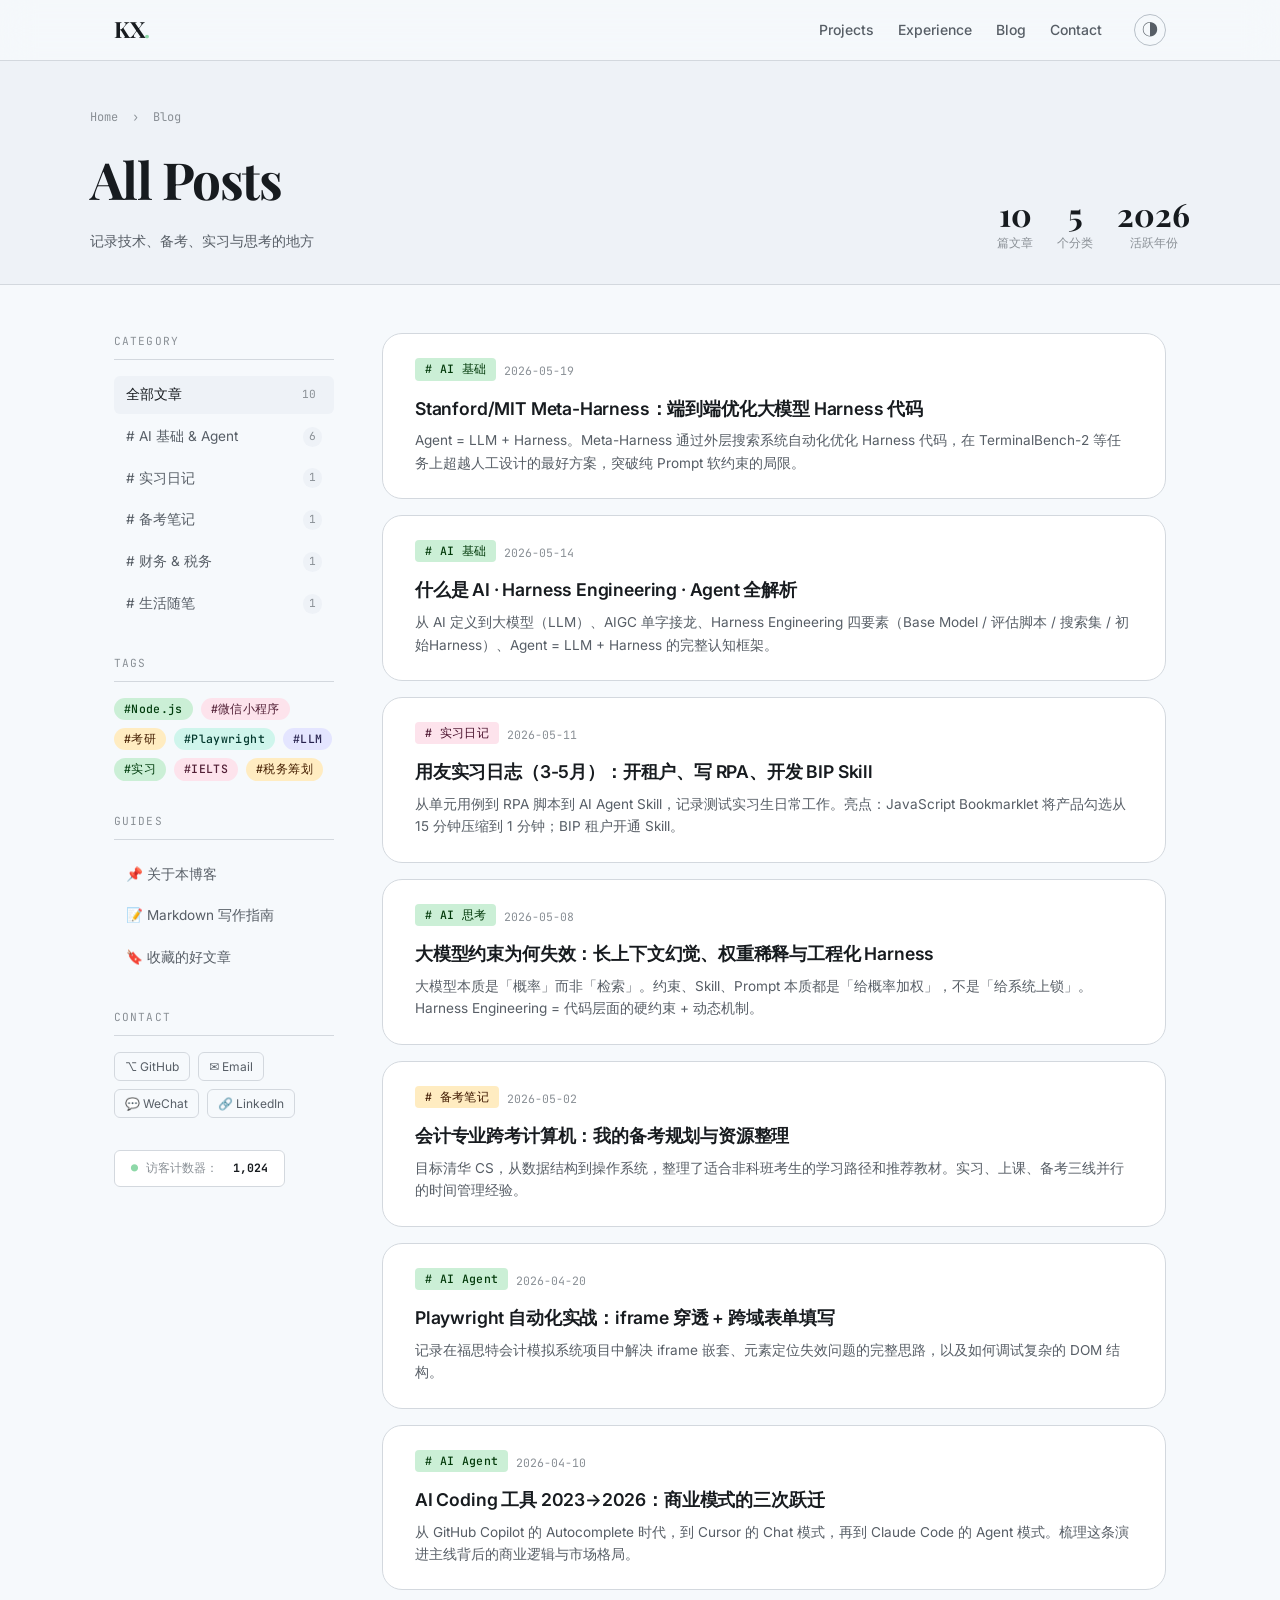
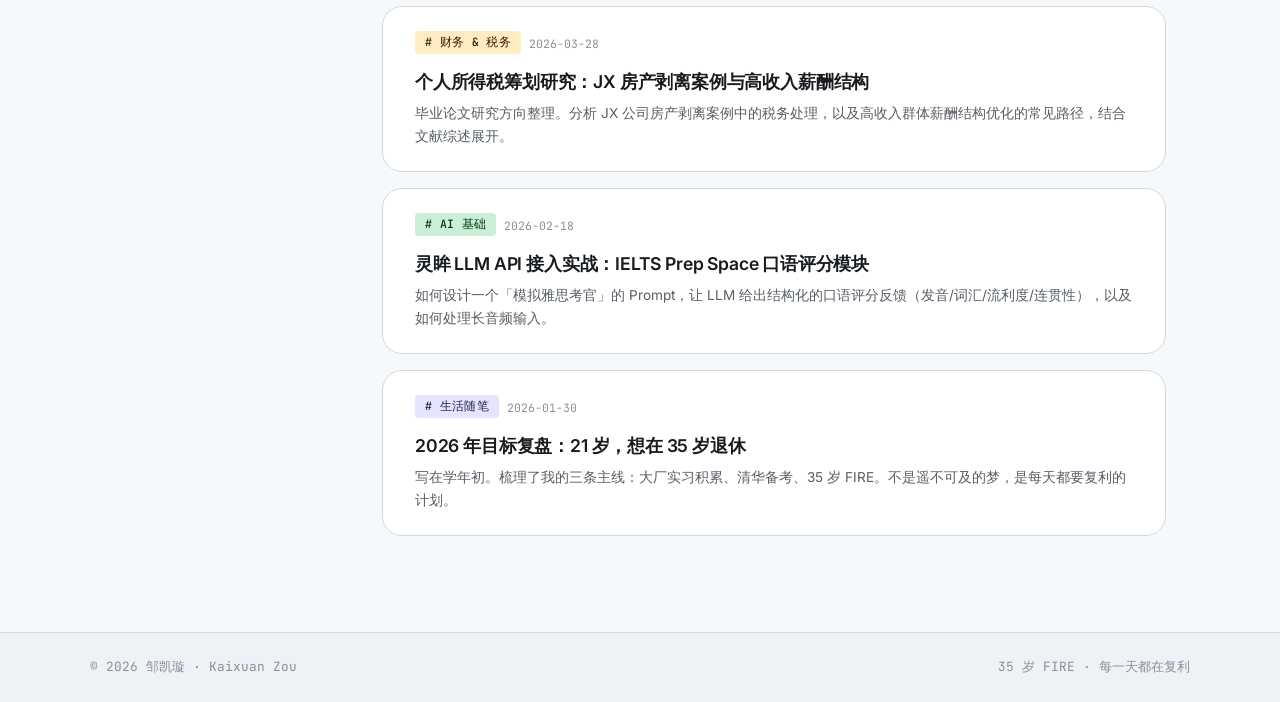
==== blog/index.html @ fa49f332 "本地最新版本：个人主页 + .nojekyll" ====
<!DOCTYPE html>
<html lang="zh-CN">
<head>
  <meta charset="UTF-8" />
  <meta name="viewport" content="width=device-width, initial-scale=1.0" />
  <title>Blog · 邹凯璇</title>
  <link rel="preconnect" href="https://fonts.googleapis.com" />
  <link rel="preconnect" href="https://fonts.gstatic.com" crossorigin />
  <link href="https://fonts.googleapis.com/css2?family=Playfair+Display:ital,wght@0,700;1,400&family=Inter:wght@300;400;500;600&family=JetBrains+Mono:wght@400;500&display=swap" rel="stylesheet" />
  <link rel="stylesheet" href="../assets/style.css" />
  <style>
    .blog-hero-strip {
      background: var(--bg-alt);
      border-bottom: 1px solid var(--border);
      padding: calc(60px + var(--space-12)) var(--space-6) var(--space-8);
    }
    .blog-hero-inner {
      max-width: 1100px;
      margin: 0 auto;
      display: flex;
      align-items: flex-end;
      justify-content: space-between;
      gap: var(--space-8);
      flex-wrap: wrap;
    }
    .blog-breadcrumb {
      font-size: 0.75rem;
      font-family: var(--font-mono);
      color: var(--text-muted);
      margin-bottom: var(--space-3);
    }
    .blog-breadcrumb a { color: var(--text-muted); }
    .blog-breadcrumb a:hover { color: var(--text-primary); }
    .blog-stats {
      display: flex;
      gap: var(--space-6);
    }
    .blog-stat {
      text-align: center;
    }
    .blog-stat-num {
      font-family: var(--font-display);
      font-size: 2rem;
      font-weight: 700;
      color: var(--text-primary);
      line-height: 1;
    }
    .blog-stat-label {
      font-size: 0.72rem;
      font-family: var(--font-mono);
      color: var(--text-muted);
      margin-top: var(--space-1);
    }
    .visitor-badge {
      display: inline-flex;
      align-items: center;
      gap: var(--space-2);
      font-size: 0.72rem;
      font-family: var(--font-mono);
      color: var(--text-muted);
      background: var(--surface);
      border: 1px solid var(--border);
      padding: var(--space-2) var(--space-4);
      border-radius: var(--r-sm);
    }
  </style>
</head>
<body>

  <header class="site-nav">
    <div class="nav-inner">
      <a href="../index.html" class="nav-logo">KX<span class="logo-dot">.</span></a>
      <nav class="nav-links">
        <a href="../projects.html">Projects</a>
        <a href="../experience.html">Experience</a>
        <a href="index.html">Blog</a>
        <a href="../index.html#contact">Contact</a>
      </nav>
      <button class="nav-theme-toggle" id="themeToggle" aria-label="切换主题">
        <span class="toggle-icon">◑</span>
      </button>
    </div>
  </header>

  <!-- Blog hero strip -->
  <div class="blog-hero-strip">
    <div class="blog-hero-inner">
      <div>
        <div class="blog-breadcrumb">
          <a href="../index.html">Home</a> &nbsp;›&nbsp; Blog
        </div>
        <h1 style="font-family:var(--font-display); font-size: clamp(2rem,5vw,3.2rem); font-weight:700; letter-spacing:-0.03em; color:var(--text-primary);">All Posts</h1>
        <p style="font-size:0.9rem; color:var(--text-secondary); margin-top:var(--space-2);">记录技术、备考、实习与思考的地方</p>
      </div>
      <div class="blog-stats">
        <div class="blog-stat">
          <div class="blog-stat-num">10</div>
          <div class="blog-stat-label">篇文章</div>
        </div>
        <div class="blog-stat">
          <div class="blog-stat-num">5</div>
          <div class="blog-stat-label">个分类</div>
        </div>
        <div class="blog-stat">
          <div class="blog-stat-num">2026</div>
          <div class="blog-stat-label">活跃年份</div>
        </div>
      </div>
    </div>
  </div>

  <!-- Blog 2-column layout -->
  <div class="blog-layout" style="padding-top: var(--space-12);">

    <!-- Sidebar (Jekyll Satellite style) -->
    <aside class="blog-sidebar">

      <div class="sidebar-section">
        <div class="sidebar-title">Category</div>
        <a href="#" class="sidebar-link active" data-cat="all">
          全部文章
          <span class="sidebar-count">10</span>
        </a>
        <a href="#" class="sidebar-link" data-cat="ai">
          # AI 基础 & Agent
          <span class="sidebar-count">6</span>
        </a>
        <a href="#" class="sidebar-link" data-cat="intern">
          # 实习日记
          <span class="sidebar-count">1</span>
        </a>
        <a href="#" class="sidebar-link" data-cat="study">
          # 备考笔记
          <span class="sidebar-count">1</span>
        </a>
        <a href="#" class="sidebar-link" data-cat="finance">
          # 财务 & 税务
          <span class="sidebar-count">1</span>
        </a>
        <a href="#" class="sidebar-link" data-cat="life">
          # 生活随笔
          <span class="sidebar-count">1</span>
        </a>
      </div>

      <div class="sidebar-section">
        <div class="sidebar-title">Tags</div>
        <div style="display:flex; flex-wrap:wrap; gap:var(--space-2);">
          <a href="#" class="tag tag-green" style="cursor:pointer;">#Node.js</a>
          <a href="#" class="tag tag-pink" style="cursor:pointer;">#微信小程序</a>
          <a href="#" class="tag tag-yellow" style="cursor:pointer;">#考研</a>
          <a href="#" class="tag tag-mint" style="cursor:pointer;">#Playwright</a>
          <a href="#" class="tag tag-lavender" style="cursor:pointer;">#LLM</a>
          <a href="#" class="tag tag-green" style="cursor:pointer;">#实习</a>
          <a href="#" class="tag tag-pink" style="cursor:pointer;">#IELTS</a>
          <a href="#" class="tag tag-yellow" style="cursor:pointer;">#税务筹划</a>
        </div>
      </div>

      <div class="sidebar-section">
        <div class="sidebar-title">Guides</div>
        <a href="#" class="sidebar-link">📌 关于本博客</a>
        <a href="#" class="sidebar-link">📝 Markdown 写作指南</a>
        <a href="#" class="sidebar-link">🔖 收藏的好文章</a>
      </div>

      <div class="sidebar-section">
        <div class="sidebar-title">Contact</div>
        <div class="blog-sidebar-social">
          <a href="https://github.com" target="_blank" class="social-chip">⌥ GitHub</a>
          <a href="mailto:kaixuanzou1@gmail.com" class="social-chip">✉ Email</a>
          <a href="#" class="social-chip">💬 WeChat</a>
          <a href="#" class="social-chip">🔗 LinkedIn</a>
        </div>
      </div>

      <div class="sidebar-section">
        <div class="visitor-badge">
          <span style="color:var(--c-green)">●</span>
          访客计数器：&nbsp;<strong style="color:var(--text-primary)">1,024</strong>
        </div>
      </div>

    </aside>

    <!-- Posts main column -->
    <main>
      <div class="blog-posts" id="postList">

        <article class="blog-post-card" data-cat="ai">
          <div class="post-header">
            <div class="post-meta">
              <span class="blog-cat-badge badge-green"># AI 基础</span>
              <span class="post-date">2026-05-19</span>
            </div>
          </div>
          <a href="#" class="post-title">Stanford/MIT Meta-Harness：端到端优化大模型 Harness 代码</a>
          <p class="post-excerpt">Agent = LLM + Harness。Meta-Harness 通过外层搜索系统自动化优化 Harness 代码，在 TerminalBench-2 等任务上超越人工设计的最好方案，突破纯 Prompt 软约束的局限。</p>
        </article>

        <article class="blog-post-card" data-cat="ai">
          <div class="post-header">
            <div class="post-meta">
              <span class="blog-cat-badge badge-green"># AI 基础</span>
              <span class="post-date">2026-05-14</span>
            </div>
          </div>
          <a href="#" class="post-title">什么是 AI · Harness Engineering · Agent 全解析</a>
          <p class="post-excerpt">从 AI 定义到大模型（LLM）、AIGC 单字接龙、Harness Engineering 四要素（Base Model / 评估脚本 / 搜索集 / 初始Harness）、Agent = LLM + Harness 的完整认知框架。</p>
        </article>

        <article class="blog-post-card" data-cat="intern">
          <div class="post-header">
            <div class="post-meta">
              <span class="blog-cat-badge badge-pink"># 实习日记</span>
              <span class="post-date">2026-05-11</span>
            </div>
          </div>
          <a href="#" class="post-title">用友实习日志（3-5月）：开租户、写 RPA、开发 BIP Skill</a>
          <p class="post-excerpt">从单元用例到 RPA 脚本到 AI Agent Skill，记录测试实习生日常工作。亮点：JavaScript Bookmarklet 将产品勾选从 15 分钟压缩到 1 分钟；BIP 租户开通 Skill。</p>
        </article>

        <article class="blog-post-card" data-cat="ai">
          <div class="post-header">
            <div class="post-meta">
              <span class="blog-cat-badge badge-green"># AI 思考</span>
              <span class="post-date">2026-05-08</span>
            </div>
          </div>
          <a href="#" class="post-title">大模型约束为何失效：长上下文幻觉、权重稀释与工程化 Harness</a>
          <p class="post-excerpt">大模型本质是「概率」而非「检索」。约束、Skill、Prompt 本质都是「给概率加权」，不是「给系统上锁」。Harness Engineering = 代码层面的硬约束 + 动态机制。</p>
        </article>

        <article class="blog-post-card" data-cat="study">
          <div class="post-header">
            <div class="post-meta">
              <span class="blog-cat-badge badge-yellow"># 备考笔记</span>
              <span class="post-date">2026-05-02</span>
            </div>
          </div>
          <a href="#" class="post-title">会计专业跨考计算机：我的备考规划与资源整理</a>
          <p class="post-excerpt">目标清华 CS，从数据结构到操作系统，整理了适合非科班考生的学习路径和推荐教材。实习、上课、备考三线并行的时间管理经验。</p>
        </article>

        <article class="blog-post-card" data-cat="ai">
          <div class="post-header">
            <div class="post-meta">
              <span class="blog-cat-badge badge-green"># AI Agent</span>
              <span class="post-date">2026-04-20</span>
            </div>
          </div>
          <a href="#" class="post-title">Playwright 自动化实战：iframe 穿透 + 跨域表单填写</a>
          <p class="post-excerpt">记录在福思特会计模拟系统项目中解决 iframe 嵌套、元素定位失效问题的完整思路，以及如何调试复杂的 DOM 结构。</p>
        </article>

        <article class="blog-post-card" data-cat="ai">
          <div class="post-header">
            <div class="post-meta">
              <span class="blog-cat-badge badge-green"># AI Agent</span>
              <span class="post-date">2026-04-10</span>
            </div>
          </div>
          <a href="#" class="post-title">AI Coding 工具 2023→2026：商业模式的三次跃迁</a>
          <p class="post-excerpt">从 GitHub Copilot 的 Autocomplete 时代，到 Cursor 的 Chat 模式，再到 Claude Code 的 Agent 模式。梳理这条演进主线背后的商业逻辑与市场格局。</p>
        </article>

        <article class="blog-post-card" data-cat="finance">
          <div class="post-header">
            <div class="post-meta">
              <span class="blog-cat-badge badge-yellow"># 财务 & 税务</span>
              <span class="post-date">2026-03-28</span>
            </div>
          </div>
          <a href="#" class="post-title">个人所得税筹划研究：JX 房产剥离案例与高收入薪酬结构</a>
          <p class="post-excerpt">毕业论文研究方向整理。分析 JX 公司房产剥离案例中的税务处理，以及高收入群体薪酬结构优化的常见路径，结合文献综述展开。</p>
        </article>

        <article class="blog-post-card" data-cat="ai">
          <div class="post-header">
            <div class="post-meta">
              <span class="blog-cat-badge badge-green"># AI 基础</span>
              <span class="post-date">2026-02-18</span>
            </div>
          </div>
          <a href="#" class="post-title">灵眸 LLM API 接入实战：IELTS Prep Space 口语评分模块</a>
          <p class="post-excerpt">如何设计一个「模拟雅思考官」的 Prompt，让 LLM 给出结构化的口语评分反馈（发音/词汇/流利度/连贯性），以及如何处理长音频输入。</p>
        </article>

        <article class="blog-post-card" data-cat="life">
          <div class="post-header">
            <div class="post-meta">
              <span class="blog-cat-badge" style="background:var(--c-lavender-soft);color:oklch(28% 0.08 285);"># 生活随笔</span>
              <span class="post-date">2026-01-30</span>
            </div>
          </div>
          <a href="#" class="post-title">2026 年目标复盘：21 岁，想在 35 岁退休</a>
          <p class="post-excerpt">写在学年初。梳理了我的三条主线：大厂实习积累、清华备考、35 岁 FIRE。不是遥不可及的梦，是每天都要复利的计划。</p>
        </article>

      </div>
    </main>
  </div>

  <footer class="site-footer">
    <div class="footer-inner">
      <span class="footer-copy">© 2026 邹凯璇 · Kaixuan Zou</span>
      <span class="footer-motto">35 岁 FIRE · 每一天都在复利</span>
    </div>
  </footer>

  <script src="../assets/main.js"></script>
  <script>
    // Category filter
    document.querySelectorAll('.sidebar-link[data-cat]').forEach(link => {
      link.addEventListener('click', e => {
        e.preventDefault();
        document.querySelectorAll('.sidebar-link[data-cat]').forEach(l => l.classList.remove('active'));
        link.classList.add('active');
        const cat = link.dataset.cat;
        document.querySelectorAll('.blog-post-card').forEach(card => {
          if (cat === 'all' || card.dataset.cat === cat) {
            card.style.display = '';
          } else {
            card.style.display = 'none';
          }
        });
      });
    });
  </script>
</body>
</html>
---- assets/style.css ----
/* ═══════════════════════════════════════════
   DESIGN TOKENS
   ═══════════════════════════════════════════ */
:root {
  /* Palette — Muted Pastel (Wind inspiration) */
  --c-pink:       oklch(88% 0.06 355);
  --c-pink-soft:  oklch(94% 0.03 355);
  --c-green:      oklch(82% 0.10 155);
  --c-green-soft: oklch(92% 0.05 155);
  --c-yellow:     oklch(87% 0.12 85);
  --c-yellow-soft:oklch(95% 0.06 85);
  --c-mint:       oklch(88% 0.08 180);
  --c-mint-soft:  oklch(94% 0.04 180);
  --c-lavender:   oklch(83% 0.07 285);
  --c-lavender-soft: oklch(93% 0.04 285);

  /* Neutrals */
  --bg:           oklch(98% 0.005 250);
  --bg-alt:       oklch(96% 0.008 255);
  --surface:      oklch(100% 0 0);
  --border:       oklch(88% 0.01 250);
  --border-strong:oklch(80% 0.015 250);
  --text-primary: oklch(22% 0.01 250);
  --text-secondary:oklch(48% 0.015 250);
  --text-muted:   oklch(65% 0.012 250);

  /* Typography */
  --font-display: 'Playfair Display', Georgia, serif;
  --font-body:    'Inter', system-ui, sans-serif;
  --font-mono:    'JetBrains Mono', 'Fira Code', monospace;

  /* Spacing scale */
  --space-1: 0.25rem;
  --space-2: 0.5rem;
  --space-3: 0.75rem;
  --space-4: 1rem;
  --space-6: 1.5rem;
  --space-8: 2rem;
  --space-12: 3rem;
  --space-16: 4rem;
  --space-24: 6rem;

  /* Radii */
  --r-sm: 6px;
  --r-md: 12px;
  --r-lg: 20px;
  --r-xl: 32px;

  /* Shadows */
  --shadow-sm: 0 1px 3px oklch(0% 0 0 / 0.06), 0 1px 2px oklch(0% 0 0 / 0.04);
  --shadow-md: 0 4px 16px oklch(0% 0 0 / 0.08), 0 2px 6px oklch(0% 0 0 / 0.04);
  --shadow-lg: 0 12px 40px oklch(0% 0 0 / 0.10), 0 4px 12px oklch(0% 0 0 / 0.05);

  /* Motion */
  --ease-out-quart: cubic-bezier(0.25, 1, 0.5, 1);
  --ease-in-out: cubic-bezier(0.4, 0, 0.2, 1);
  --duration-fast: 150ms;
  --duration-base: 280ms;
  --duration-slow: 480ms;
}

/* Dark mode */
[data-theme="dark"] {
  --bg:           oklch(14% 0.01 250);
  --bg-alt:       oklch(18% 0.012 250);
  --surface:      oklch(20% 0.012 250);
  --border:       oklch(28% 0.015 250);
  --border-strong:oklch(38% 0.015 250);
  --text-primary: oklch(94% 0.008 250);
  --text-secondary:oklch(70% 0.012 250);
  --text-muted:   oklch(55% 0.012 250);
}

/* ═══════════════════════════════════════════
   RESET & BASE
   ═══════════════════════════════════════════ */
*, *::before, *::after {
  box-sizing: border-box;
  margin: 0;
  padding: 0;
}

html {
  scroll-behavior: smooth;
  font-size: 16px;
}

body {
  font-family: var(--font-body);
  background-color: var(--bg);
  color: var(--text-primary);
  line-height: 1.6;
  transition: background-color var(--duration-base) var(--ease-in-out),
              color var(--duration-base) var(--ease-in-out);
  overflow-x: hidden;
}

a {
  color: inherit;
  text-decoration: none;
}

img {
  max-width: 100%;
  display: block;
}

/* ═══════════════════════════════════════════
   NAVIGATION
   ═══════════════════════════════════════════ */
.site-nav {
  position: fixed;
  top: 0;
  left: 0;
  right: 0;
  z-index: 100;
  background: oklch(98% 0.005 250 / 0.85);
  backdrop-filter: blur(16px) saturate(1.4);
  border-bottom: 1px solid var(--border);
  transition: background var(--duration-base) var(--ease-in-out);
}

[data-theme="dark"] .site-nav {
  background: oklch(14% 0.01 250 / 0.88);
}

.nav-inner {
  max-width: 1100px;
  margin: 0 auto;
  padding: 0 var(--space-6);
  height: 60px;
  display: flex;
  align-items: center;
  gap: var(--space-8);
}

.nav-logo {
  font-family: var(--font-display);
  font-size: 1.4rem;
  font-weight: 700;
  letter-spacing: -0.02em;
  color: var(--text-primary);
}

.logo-dot {
  color: var(--c-green);
}

.nav-links {
  display: flex;
  gap: var(--space-6);
  margin-left: auto;
}

.nav-links a {
  font-size: 0.875rem;
  font-weight: 500;
  color: var(--text-secondary);
  transition: color var(--duration-fast) var(--ease-out-quart);
  position: relative;
}

.nav-links a::after {
  content: '';
  position: absolute;
  bottom: -2px;
  left: 0;
  right: 0;
  height: 1.5px;
  background: var(--c-green);
  transform: scaleX(0);
  transform-origin: left;
  transition: transform var(--duration-base) var(--ease-out-quart);
}

.nav-links a:hover {
  color: var(--text-primary);
}

.nav-links a:hover::after {
  transform: scaleX(1);
}

.nav-theme-toggle {
  width: 32px;
  height: 32px;
  border-radius: 50%;
  border: 1.5px solid var(--border-strong);
  background: transparent;
  cursor: pointer;
  display: flex;
  align-items: center;
  justify-content: center;
  font-size: 1rem;
  color: var(--text-secondary);
  transition: all var(--duration-fast) var(--ease-out-quart);
}

.nav-theme-toggle:hover {
  background: var(--bg-alt);
  color: var(--text-primary);
}

/* ═══════════════════════════════════════════
   HERO — full viewport, overlay style
   ═══════════════════════════════════════════ */
.hero {
  min-height: 100svh;
  display: flex;
  flex-direction: column;
  justify-content: center;
  padding: calc(60px + var(--space-16)) var(--space-6) var(--space-16);
  max-width: 1100px;
  margin: 0 auto;
  position: relative;
}

.hero-main {
  display: grid;
  grid-template-columns: 1fr 280px;
  gap: var(--space-12);
  width: 100%;
  align-items: start;
}

/* ── Status Panel ── */
.hero-status {
  background: var(--surface);
  border: 1px solid var(--border);
  border-radius: var(--r-lg);
  padding: var(--space-6);
  box-shadow: var(--shadow-md);
  animation: fade-up 0.8s var(--ease-out-quart) 0.4s both;
  position: relative;
  overflow: hidden;
  display: flex;
  flex-direction: column;
  min-height: 420px;
}

.hero-status::before {
  content: '';
  position: absolute;
  top: 0;
  left: 0;
  right: 0;
  height: 3px;
  background: linear-gradient(90deg, var(--c-green), var(--c-pink), var(--c-yellow));
  opacity: 0.6;
}

.hero-status::after {
  content: '';
  position: absolute;
  left: 24px;
  top: 60px;
  bottom: 140px;
  width: 2px;
  background: linear-gradient(180deg, var(--c-green-soft) 0%, var(--c-pink-soft) 50%, var(--c-yellow-soft) 100%);
  border-radius: 1px;
  opacity: 0.5;
}

.status-header {
  display: flex;
  align-items: center;
  gap: var(--space-2);
  margin-bottom: var(--space-4);
}

.status-pulse {
  width: 8px;
  height: 8px;
  border-radius: 50%;
  background: var(--c-green);
  box-shadow: 0 0 0 0 oklch(82% 0.10 155 / 0.5);
  animation: pulse-dot 2s ease-in-out infinite;
}

.status-label {
  font-family: var(--font-mono);
  font-size: 0.7rem;
  letter-spacing: 0.08em;
  text-transform: uppercase;
  color: var(--text-muted);
  font-weight: 500;
}

.status-list {
  list-style: none;
  display: flex;
  flex-direction: column;
  gap: var(--space-4);
}

.status-item {
  display: flex;
  align-items: flex-start;
  gap: var(--space-3);
  font-size: 0.84rem;
  line-height: 1.55;
  color: var(--text-secondary);
  padding: var(--space-2) var(--space-3);
  border-radius: var(--r-md);
  position: relative;
  overflow: hidden;
  cursor: default;
  transition: background var(--duration-fast) var(--ease-in-out);
}

.status-item::after {
  content: '';
  position: absolute;
  inset: 0;
  background: radial-gradient(circle at var(--ripple-x, 50%) var(--ripple-y, 50%), var(--bg-alt) 0%, transparent 60%);
  opacity: 0;
  transform: scale(0);
  transition: transform 0.5s var(--ease-out-quart), opacity 0.5s var(--ease-out-quart);
  pointer-events: none;
  z-index: 0;
}

.status-item:hover::after {
  opacity: 1;
  transform: scale(2.5);
}

.status-item:hover {
  background: var(--bg-alt);
}

.status-bullet {
  width: 6px;
  height: 6px;
  border-radius: 50%;
  background: var(--bullet-color, var(--c-lavender));
  margin-top: 0.45em;
  flex-shrink: 0;
  position: relative;
  z-index: 1;
}

.status-text {
  transition: color var(--duration-fast) var(--ease-in-out);
  position: relative;
  z-index: 1;
}

.status-item:hover .status-text {
  color: var(--text-primary);
}

.status-divider {
  margin: var(--space-4) 0;
  height: 1px;
  background: linear-gradient(90deg, transparent, var(--border), transparent);
}

/* ── Cute CSS Avatar ── */
.status-avatar {
  margin-top: auto;
  display: flex;
  flex-direction: column;
  align-items: center;
  justify-content: center;
  padding-top: var(--space-4);
  min-height: 90px;
}

.avatar-img {
  width: 72px;
  height: 72px;
  border-radius: 50%;
  object-fit: cover;
  border: 2px solid var(--border);
  box-shadow: var(--shadow-sm);
  transition: transform var(--duration-base) var(--ease-out-quart),
              box-shadow var(--duration-base) var(--ease-out-quart);
}

.avatar-img:hover {
  transform: scale(1.08) rotate(-3deg);
  box-shadow: var(--shadow-md);
}

/* ── Fallback CSS Avatar v2 ── */
.avatar-fallback {
  display: flex;
  flex-direction: column;
  align-items: center;
  gap: 2px;
}

.avatar-cap-v2 {
  width: 68px;
  height: 18px;
  background: linear-gradient(180deg, #9bbee0 0%, #7aadd4 100%);
  border-radius: 34px 34px 2px 2px;
  position: relative;
  z-index: 2;
}

.avatar-cap-v2::after {
  content: '';
  position: absolute;
  top: 4px;
  right: -4px;
  width: 10px;
  height: 6px;
  background: #7aadd4;
  border-radius: 0 4px 4px 0;
}

.avatar-face-v2 {
  width: 64px;
  height: 56px;
  background: linear-gradient(180deg, #fff8f2 0%, #f8e8db 100%);
  border-radius: 32px 32px 26px 26px;
  position: relative;
  display: flex;
  flex-direction: column;
  align-items: center;
  justify-content: center;
  gap: 3px;
  margin-top: -3px;
  z-index: 1;
  box-shadow: inset 0 -2px 4px rgba(0,0,0,0.04);
}

.avatar-glasses-v2 {
  display: flex;
  align-items: center;
  gap: 1px;
  margin-top: 2px;
}

.avatar-lens-v2 {
  width: 16px;
  height: 16px;
  border: 2px solid #1a1a1a;
  border-radius: 50%;
  background: rgba(255,255,255,0.2);
  position: relative;
}

.avatar-lens-v2::after {
  content: '';
  position: absolute;
  width: 4px;
  height: 4px;
  background: #1a1a1a;
  border-radius: 50%;
  top: 4px;
  left: 4px;
}

.avatar-bridge-v2 {
  width: 4px;
  height: 1.5px;
  background: #1a1a1a;
  border-radius: 1px;
}

.avatar-blush-v2 {
  display: flex;
  gap: 18px;
}

.avatar-blush-v2::before,
.avatar-blush-v2::after {
  content: '';
  width: 7px;
  height: 4px;
  background: #eab0ba;
  border-radius: 50%;
  opacity: 0.75;
}

.avatar-mouth-v2 {
  width: 6px;
  height: 2px;
  background: #b88880;
  border-radius: 0 0 3px 3px;
}

/* Decorative blur orbs */
.hero-bg {
  position: fixed;
  inset: 0;
  z-index: -1;
  overflow: hidden;
  pointer-events: none;
}

.hero-blur-orb {
  position: absolute;
  border-radius: 50%;
  filter: blur(80px);
  opacity: 0.35;
}

.orb-1 {
  width: 600px;
  height: 600px;
  background: var(--c-pink);
  top: -200px;
  right: -100px;
  animation: orb-drift 18s ease-in-out infinite alternate;
}

.orb-2 {
  width: 400px;
  height: 400px;
  background: var(--c-mint);
  bottom: 10%;
  left: -80px;
  animation: orb-drift 22s ease-in-out infinite alternate-reverse;
}

.orb-3 {
  width: 300px;
  height: 300px;
  background: var(--c-yellow);
  top: 40%;
  left: 40%;
  animation: orb-drift 26s ease-in-out infinite alternate;
}

.hero-grid-overlay {
  position: absolute;
  inset: 0;
  background-image:
    linear-gradient(var(--border) 1px, transparent 1px),
    linear-gradient(90deg, var(--border) 1px, transparent 1px);
  background-size: 48px 48px;
  opacity: 0.4;
  mask-image: radial-gradient(ellipse 80% 80% at 50% 50%, black, transparent);
}

@keyframes orb-drift {
  from { transform: translate(0, 0) scale(1); }
  to   { transform: translate(40px, 30px) scale(1.08); }
}

.hero-badge {
  display: inline-flex;
  align-items: center;
  gap: var(--space-2);
  font-size: 0.75rem;
  font-family: var(--font-mono);
  letter-spacing: 0.06em;
  color: var(--text-muted);
  border: 1px solid var(--border);
  background: var(--surface);
  padding: var(--space-2) var(--space-4);
  border-radius: 100px;
  margin-bottom: var(--space-6);
  animation: fade-up 0.6s var(--ease-out-quart) 0.1s both;
}

.hero-badge-art .badge-text {
  font-family: var(--font-display);
  font-style: italic;
  font-weight: 700;
  font-size: 0.9rem;
  letter-spacing: 0.02em;
  background: linear-gradient(
    135deg,
    oklch(52% 0.18 355) 0%,
    oklch(55% 0.22 85) 50%,
    oklch(48% 0.18 155) 100%
  );
  -webkit-background-clip: text;
  -webkit-text-fill-color: transparent;
  background-clip: text;
  text-shadow: 0 1px 8px oklch(60% 0.05 250 / 0.25);
}

.badge-dot {
  width: 6px;
  height: 6px;
  border-radius: 50%;
  background: var(--c-green);
  box-shadow: 0 0 0 0 var(--c-green);
  animation: pulse-dot 2s ease-in-out infinite;
}

@keyframes pulse-dot {
  0%, 100% { box-shadow: 0 0 0 0 oklch(82% 0.10 155 / 0.5); }
  50%       { box-shadow: 0 0 0 5px oklch(82% 0.10 155 / 0); }
}

.hero-title {
  font-family: var(--font-display);
  font-size: clamp(3rem, 8vw, 6.5rem);
  line-height: 1.05;
  letter-spacing: -0.03em;
  color: var(--text-primary);
  margin-bottom: var(--space-6);
  animation: fade-up 0.7s var(--ease-out-quart) 0.2s both;
}

.hero-title .hero-cn-name {
  font-weight: 400;
  color: var(--text-secondary);
  font-size: 0.65em;
  font-style: normal;
  display: inline-block;
  margin-top: 0.15em;
}

.hero-subtitle {
  font-size: clamp(0.95rem, 2vw, 1.15rem);
  color: var(--text-secondary);
  line-height: 1.7;
  max-width: 520px;
  margin-bottom: var(--space-8);
  animation: fade-up 0.7s var(--ease-out-quart) 0.35s both;
}

.hero-cta {
  display: flex;
  gap: var(--space-4);
  flex-wrap: wrap;
  margin-bottom: var(--space-8);
  animation: fade-up 0.7s var(--ease-out-quart) 0.45s both;
}

.btn-primary {
  display: inline-flex;
  align-items: center;
  gap: var(--space-2);
  background: var(--text-primary);
  color: var(--bg);
  padding: var(--space-3) var(--space-6);
  border-radius: var(--r-sm);
  font-size: 0.9rem;
  font-weight: 600;
  letter-spacing: 0.01em;
  transition: all var(--duration-base) var(--ease-out-quart);
}

.btn-primary:hover {
  transform: translateY(-2px);
  box-shadow: var(--shadow-md);
}

.btn-ghost {
  display: inline-flex;
  align-items: center;
  gap: var(--space-2);
  background: transparent;
  color: var(--text-secondary);
  padding: var(--space-3) var(--space-6);
  border-radius: var(--r-sm);
  font-size: 0.9rem;
  font-weight: 500;
  border: 1.5px solid var(--border-strong);
  transition: all var(--duration-base) var(--ease-out-quart);
}

.btn-ghost:hover {
  background: var(--bg-alt);
  color: var(--text-primary);
  transform: translateY(-2px);
}

.hero-tags {
  display: flex;
  gap: var(--space-2);
  flex-wrap: wrap;
  animation: fade-up 0.7s var(--ease-out-quart) 0.55s both;
}

.hero-scroll-hint {
  position: absolute;
  bottom: var(--space-8);
  left: 50%;
  transform: translateX(-50%);
  display: flex;
  flex-direction: column;
  align-items: center;
  gap: var(--space-2);
  color: var(--text-muted);
  font-size: 0.7rem;
  font-family: var(--font-mono);
  letter-spacing: 0.1em;
  animation: fade-up 1s var(--ease-out-quart) 1s both;
}

.scroll-line {
  width: 1px;
  height: 40px;
  background: linear-gradient(to bottom, var(--text-muted), transparent);
  animation: scroll-pulse 2s ease-in-out infinite;
}

@keyframes scroll-pulse {
  0%, 100% { opacity: 0.3; }
  50%       { opacity: 1; }
}

/* ═══════════════════════════════════════════
   TAGS / BADGES
   ═══════════════════════════════════════════ */
.tag {
  display: inline-block;
  font-size: 0.72rem;
  font-family: var(--font-mono);
  font-weight: 500;
  padding: 2px 10px;
  border-radius: 100px;
  letter-spacing: 0.03em;
  transition: transform var(--duration-fast) var(--ease-out-quart);
}

.tag:hover {
  transform: scale(1.05);
}

.tag-green    { background: var(--c-green-soft);    color: oklch(30% 0.12 155); }
.tag-pink     { background: var(--c-pink-soft);     color: oklch(32% 0.08 355); }
.tag-yellow   { background: var(--c-yellow-soft);   color: oklch(28% 0.10 75); }
.tag-mint     { background: var(--c-mint-soft);     color: oklch(28% 0.09 180); }
.tag-lavender { background: var(--c-lavender-soft); color: oklch(28% 0.08 285); }

.blog-cat-badge {
  display: inline-block;
  font-size: 0.72rem;
  font-family: var(--font-mono);
  font-weight: 500;
  padding: 2px 10px;
  border-radius: 4px;
  letter-spacing: 0.03em;
  margin-bottom: var(--space-1);
}

.badge-green  { background: var(--c-green-soft);  color: oklch(28% 0.12 155); }
.badge-pink   { background: var(--c-pink-soft);   color: oklch(28% 0.09 355); }
.badge-yellow { background: var(--c-yellow-soft); color: oklch(26% 0.10 75); }

/* ═══════════════════════════════════════════
   SECTIONS
   ═══════════════════════════════════════════ */
.section {
  padding: var(--space-24) var(--space-6);
}

.section-alt {
  background: var(--bg-alt);
}

.section-inner {
  max-width: 1100px;
  margin: 0 auto;
}

.section-header {
  display: grid;
  grid-template-columns: 1fr auto;
  grid-template-rows: auto auto;
  gap: var(--space-2) var(--space-4);
  margin-bottom: var(--space-12);
  align-items: end;
}

.section-label {
  grid-column: 1;
  grid-row: 1;
  font-size: 0.72rem;
  font-family: var(--font-mono);
  letter-spacing: 0.12em;
  text-transform: uppercase;
  color: var(--text-muted);
}

.section-title {
  grid-column: 1;
  grid-row: 2;
  font-family: var(--font-display);
  font-size: clamp(1.8rem, 4vw, 2.6rem);
  font-weight: 700;
  letter-spacing: -0.02em;
  line-height: 1.15;
  color: var(--text-primary);
}

.section-more {
  grid-column: 2;
  grid-row: 2;
  font-size: 0.85rem;
  font-weight: 500;
  color: var(--text-muted);
  border-bottom: 1px solid var(--border-strong);
  transition: color var(--duration-fast) var(--ease-out-quart);
  white-space: nowrap;
  padding-bottom: 2px;
  align-self: end;
}

.section-more:hover {
  color: var(--text-primary);
}

/* ═══════════════════════════════════════════
   PROJECT GRID
   ═══════════════════════════════════════════ */
.project-grid {
  display: grid;
  grid-template-columns: repeat(auto-fill, minmax(280px, 1fr));
  gap: var(--space-6);
}

.project-card {
  background: var(--surface);
  border: 1px solid var(--border);
  border-radius: var(--r-lg);
  overflow: hidden;
  transition: all var(--duration-base) var(--ease-out-quart);
  display: flex;
  flex-direction: column;
}

.project-card:hover {
  transform: translateY(-4px);
  box-shadow: var(--shadow-lg);
  border-color: var(--border-strong);
}

.project-card-img {
  height: 140px;
  display: flex;
  align-items: center;
  justify-content: center;
  position: relative;
  overflow: hidden;
}

.project-icon {
  font-size: 2.5rem;
  filter: drop-shadow(0 2px 8px oklch(0% 0 0 / 0.12));
  transition: transform var(--duration-base) var(--ease-out-quart);
}

.project-card:hover .project-icon {
  transform: scale(1.15) rotate(-4deg);
}

.project-card-body {
  padding: var(--space-6);
  display: flex;
  flex-direction: column;
  gap: var(--space-3);
  flex: 1;
}

.project-meta {
  display: flex;
  gap: var(--space-2);
  flex-wrap: wrap;
}

.project-title {
  font-size: 1.1rem;
  font-weight: 600;
  letter-spacing: -0.01em;
  color: var(--text-primary);
  line-height: 1.3;
}

.project-desc {
  font-size: 0.85rem;
  color: var(--text-secondary);
  line-height: 1.6;
  flex: 1;
}

.project-links {
  margin-top: auto;
  padding-top: var(--space-3);
  border-top: 1px solid var(--border);
  display: flex;
  gap: var(--space-4);
}

.proj-link {
  font-size: 0.8rem;
  font-weight: 500;
  color: var(--text-muted);
  transition: color var(--duration-fast) var(--ease-out-quart);
}

.proj-link:hover {
  color: var(--text-primary);
}

.project-featured {
  grid-column: span 2;
  flex-direction: row;
}

.project-featured .project-card-img {
  width: 220px;
  flex-shrink: 0;
  height: auto;
}

/* ═══════════════════════════════════════════
   EXPERIENCE STRIP
   ═══════════════════════════════════════════ */
.exp-strip {
  display: grid;
  grid-template-columns: repeat(3, 1fr);
  gap: 0;
  background: var(--surface);
  border: 1px solid var(--border);
  border-radius: var(--r-lg);
  overflow: hidden;
}

.exp-item {
  padding: var(--space-8);
  display: flex;
  gap: var(--space-4);
  position: relative;
  transition: background var(--duration-base) var(--ease-out-quart);
  border-left: 3px solid transparent;
}

.exp-item:nth-child(1) { border-left-color: var(--c-green); }
.exp-item:nth-child(3) { border-left-color: var(--c-pink); }
.exp-item:nth-child(5) { border-left-color: var(--c-yellow); }

.exp-item:hover {
  background: var(--bg-alt);
}

.exp-dot {
  width: 10px;
  height: 10px;
  border-radius: 50%;
  flex-shrink: 0;
  margin-top: 6px;
}

.exp-dot-green    { background: var(--c-green); }
.exp-dot-pink     { background: var(--c-pink); }
.exp-dot-yellow   { background: var(--c-yellow); }
.exp-dot-mint     { background: var(--c-mint); }

.exp-divider {
  width: 1px;
  background: var(--border);
  align-self: stretch;
}

.exp-body {
  display: flex;
  flex-direction: column;
  gap: var(--space-1);
}

.exp-period {
  font-size: 0.72rem;
  font-family: var(--font-mono);
  color: var(--text-muted);
  letter-spacing: 0.04em;
}

.exp-role {
  font-size: 1rem;
  font-weight: 600;
  color: var(--text-primary);
  margin-top: var(--space-1);
}

.exp-org {
  font-size: 0.85rem;
  color: var(--text-secondary);
}

.exp-tags {
  margin-top: var(--space-3);
}

/* ═══════════════════════════════════════════
   BLOG LIST — Jekyll Satellite style
   ═══════════════════════════════════════════ */
.blog-list {
  display: flex;
  flex-direction: column;
  gap: 0;
  border: 1px solid var(--border);
  border-radius: var(--r-lg);
  overflow: hidden;
  background: var(--surface);
}

.blog-row {
  display: grid;
  grid-template-columns: 120px 1fr;
  gap: var(--space-6);
  padding: var(--space-6) var(--space-8);
  border-bottom: 1px solid var(--border);
  transition: background var(--duration-fast) var(--ease-out-quart);
}

.blog-row:last-child {
  border-bottom: none;
}

.blog-row:hover {
  background: var(--bg-alt);
}

.blog-row-date {
  font-size: 0.75rem;
  font-family: var(--font-mono);
  color: var(--text-muted);
  padding-top: 3px;
  letter-spacing: 0.04em;
}

.blog-row-content {
  display: flex;
  flex-direction: column;
  gap: var(--space-2);
}

.blog-row-title {
  font-size: 1rem;
  font-weight: 600;
  color: var(--text-primary);
  line-height: 1.4;
  transition: color var(--duration-fast) var(--ease-out-quart);
}

.blog-row-title:hover {
  color: oklch(40% 0.10 155);
}

.blog-row-desc {
  font-size: 0.83rem;
  color: var(--text-secondary);
  line-height: 1.6;
}

/* ═══════════════════════════════════════════
   CONTACT
   ═══════════════════════════════════════════ */
.section-contact {
  background: var(--text-primary);
}

.contact-inner {
  text-align: center;
  padding: var(--space-12) 0;
}

.contact-title {
  font-family: var(--font-display);
  font-size: clamp(2.5rem, 6vw, 4.5rem);
  font-weight: 700;
  color: var(--bg);
  letter-spacing: -0.03em;
  margin-bottom: var(--space-4);
}

.contact-sub {
  font-size: 1rem;
  color: oklch(70% 0.012 250);
  margin-bottom: var(--space-8);
}

.contact-links {
  display: flex;
  gap: var(--space-4);
  justify-content: center;
  flex-wrap: wrap;
}

.contact-btn {
  display: inline-flex;
  align-items: center;
  gap: var(--space-2);
  padding: var(--space-3) var(--space-6);
  border-radius: var(--r-sm);
  font-size: 0.9rem;
  font-weight: 500;
  border: 1.5px solid oklch(40% 0.015 250);
  color: oklch(80% 0.01 250);
  transition: all var(--duration-base) var(--ease-out-quart);
}

.contact-btn:hover {
  background: oklch(100% 0 0 / 0.08);
  border-color: oklch(60% 0.015 250);
  color: var(--bg);
  transform: translateY(-2px);
}

/* ═══════════════════════════════════════════
   FOOTER
   ═══════════════════════════════════════════ */
.site-footer {
  background: var(--bg-alt);
  border-top: 1px solid var(--border);
  padding: var(--space-6);
}

.footer-inner {
  max-width: 1100px;
  margin: 0 auto;
  display: flex;
  justify-content: space-between;
  align-items: center;
  flex-wrap: wrap;
  gap: var(--space-4);
}

.footer-copy,
.footer-motto {
  font-size: 0.8rem;
  color: var(--text-muted);
  font-family: var(--font-mono);
}

/* ═══════════════════════════════════════════
   ANIMATIONS
   ═══════════════════════════════════════════ */
@keyframes fade-up {
  from {
    opacity: 0;
    transform: translateY(20px);
  }
  to {
    opacity: 1;
    transform: translateY(0);
  }
}

.reveal {
  opacity: 0;
  transform: translateY(24px);
  transition: opacity var(--duration-slow) var(--ease-out-quart),
              transform var(--duration-slow) var(--ease-out-quart);
}

.reveal.visible {
  opacity: 1;
  transform: translateY(0);
}

/* ═══════════════════════════════════════════
   PAGE HERO (sub-pages)
   ═══════════════════════════════════════════ */
.page-hero {
  padding: calc(60px + var(--space-16)) var(--space-6) var(--space-12);
  max-width: 1100px;
  margin: 0 auto;
}

.page-hero-label {
  font-size: 0.72rem;
  font-family: var(--font-mono);
  letter-spacing: 0.12em;
  text-transform: uppercase;
  color: var(--text-muted);
  margin-bottom: var(--space-3);
}

.page-hero-title {
  font-family: var(--font-display);
  font-size: clamp(2.4rem, 5vw, 4rem);
  font-weight: 700;
  letter-spacing: -0.03em;
  line-height: 1.1;
  color: var(--text-primary);
  margin-bottom: var(--space-4);
}

.page-hero-desc {
  font-size: 1.05rem;
  color: var(--text-secondary);
  max-width: 500px;
  line-height: 1.7;
}

/* ═══════════════════════════════════════════
   BLOG LAYOUT (2-col with sidebar)
   ═══════════════════════════════════════════ */
.blog-layout {
  display: grid;
  grid-template-columns: 220px 1fr;
  gap: var(--space-12);
  max-width: 1100px;
  margin: 0 auto;
  padding: 0 var(--space-6) var(--space-24);
}

.blog-sidebar {
  position: sticky;
  top: calc(60px + var(--space-6));
  align-self: start;
}

.sidebar-section {
  margin-bottom: var(--space-8);
}

.sidebar-title {
  font-size: 0.7rem;
  font-family: var(--font-mono);
  letter-spacing: 0.1em;
  text-transform: uppercase;
  color: var(--text-muted);
  margin-bottom: var(--space-4);
  padding-bottom: var(--space-2);
  border-bottom: 1px solid var(--border);
}

.sidebar-link {
  display: flex;
  align-items: center;
  justify-content: space-between;
  padding: var(--space-2) var(--space-3);
  border-radius: var(--r-sm);
  font-size: 0.85rem;
  color: var(--text-secondary);
  transition: all var(--duration-fast) var(--ease-out-quart);
  margin-bottom: var(--space-1);
}

.sidebar-link:hover,
.sidebar-link.active {
  background: var(--bg-alt);
  color: var(--text-primary);
}

.sidebar-count {
  font-size: 0.7rem;
  font-family: var(--font-mono);
  color: var(--text-muted);
  background: var(--bg-alt);
  padding: 1px 6px;
  border-radius: 100px;
}

.blog-sidebar-social {
  display: flex;
  flex-wrap: wrap;
  gap: var(--space-2);
}

.social-chip {
  display: inline-flex;
  align-items: center;
  gap: 4px;
  font-size: 0.75rem;
  padding: 4px 10px;
  border: 1px solid var(--border);
  border-radius: var(--r-sm);
  color: var(--text-secondary);
  transition: all var(--duration-fast) var(--ease-out-quart);
}

.social-chip:hover {
  background: var(--bg-alt);
  color: var(--text-primary);
}

/* Blog post list (right column) */
.blog-posts {
  display: flex;
  flex-direction: column;
  gap: var(--space-4);
}

.blog-post-card {
  background: var(--surface);
  border: 1px solid var(--border);
  border-radius: var(--r-lg);
  padding: var(--space-6) var(--space-8);
  transition: all var(--duration-base) var(--ease-out-quart);
}

.blog-post-card:hover {
  transform: translateX(4px);
  border-color: var(--border-strong);
  box-shadow: var(--shadow-sm);
}

.post-header {
  display: flex;
  align-items: flex-start;
  justify-content: space-between;
  gap: var(--space-4);
  margin-bottom: var(--space-3);
}

.post-meta {
  display: flex;
  gap: var(--space-2);
  flex-wrap: wrap;
  align-items: center;
}

.post-date {
  font-size: 0.72rem;
  font-family: var(--font-mono);
  color: var(--text-muted);
}

.post-title {
  font-size: 1.1rem;
  font-weight: 600;
  color: var(--text-primary);
  line-height: 1.4;
  letter-spacing: -0.01em;
  margin-bottom: var(--space-2);
  transition: color var(--duration-fast) var(--ease-out-quart);
  display: block;
}

.post-title:hover {
  color: oklch(40% 0.10 155);
}

.post-excerpt {
  font-size: 0.85rem;
  color: var(--text-secondary);
  line-height: 1.65;
}

/* ═══════════════════════════════════════════
   EXPERIENCE PAGE — Timeline
   ═══════════════════════════════════════════ */
.timeline {
  position: relative;
  max-width: 760px;
}

.timeline::before {
  content: '';
  position: absolute;
  left: 14px;
  top: 8px;
  bottom: 0;
  width: 2px;
  background: linear-gradient(to bottom, var(--c-green), var(--border));
}

.timeline-item {
  display: grid;
  grid-template-columns: 30px 1fr;
  gap: var(--space-6);
  margin-bottom: var(--space-8);
  position: relative;
}

.timeline-dot {
  width: 30px;
  height: 30px;
  border-radius: 50%;
  border: 2px solid var(--bg);
  box-shadow: 0 0 0 3px var(--border-strong);
  flex-shrink: 0;
  display: flex;
  align-items: center;
  justify-content: center;
  font-size: 0.85rem;
  position: relative;
  z-index: 1;
}

.timeline-body {
  background: var(--surface);
  border: 1px solid var(--border);
  border-radius: var(--r-lg);
  padding: var(--space-6) var(--space-8);
  transition: all var(--duration-base) var(--ease-out-quart);
}

.timeline-body:hover {
  box-shadow: var(--shadow-md);
  border-color: var(--border-strong);
}

.timeline-period {
  font-size: 0.72rem;
  font-family: var(--font-mono);
  color: var(--text-muted);
  letter-spacing: 0.05em;
  margin-bottom: var(--space-2);
}

.timeline-title {
  font-size: 1.15rem;
  font-weight: 600;
  color: var(--text-primary);
  margin-bottom: var(--space-1);
}

.timeline-org {
  font-size: 0.9rem;
  color: var(--text-secondary);
  margin-bottom: var(--space-4);
}

.timeline-desc {
  font-size: 0.85rem;
  color: var(--text-secondary);
  line-height: 1.7;
}

.timeline-tags {
  margin-top: var(--space-4);
  display: flex;
  gap: var(--space-2);
  flex-wrap: wrap;
}

/* ═══════════════════════════════════════════
   PROJECTS PAGE — Full grid
   ═══════════════════════════════════════════ */
.projects-filters {
  display: flex;
  gap: var(--space-2);
  flex-wrap: wrap;
  margin-bottom: var(--space-8);
}

.filter-btn {
  display: inline-flex;
  align-items: center;
  padding: var(--space-2) var(--space-4);
  border-radius: 100px;
  font-size: 0.8rem;
  font-weight: 500;
  font-family: var(--font-mono);
  border: 1.5px solid var(--border-strong);
  background: transparent;
  color: var(--text-secondary);
  cursor: pointer;
  transition: all var(--duration-fast) var(--ease-out-quart);
}

.filter-btn:hover,
.filter-btn.active {
  background: var(--text-primary);
  color: var(--bg);
  border-color: var(--text-primary);
}

/* ═══════════════════════════════════════════
   RESPONSIVE
   ═══════════════════════════════════════════ */
@container (max-width: 600px) {
  .project-featured {
    flex-direction: column;
    grid-column: span 1;
  }

  .project-featured .project-card-img {
    width: 100%;
    height: 140px;
  }
}

@media (max-width: 768px) {
  .project-featured {
    flex-direction: column;
    grid-column: span 1;
  }

  .project-featured .project-card-img {
    width: 100%;
    height: 140px;
  }

  .blog-layout {
    grid-template-columns: 1fr;
  }

  .blog-sidebar {
    position: static;
  }

  .blog-row {
    grid-template-columns: 1fr;
    gap: var(--space-2);
  }

  .exp-strip {
    grid-template-columns: 1fr;
  }

  .exp-divider {
    width: 100%;
    height: 1px;
  }

  .hero-main {
    grid-template-columns: 1fr;
    gap: var(--space-8);
  }

  .hero-status {
    max-width: 400px;
    margin: 0 auto;
    width: 100%;
  }

  .hero-title {
    font-size: clamp(2.4rem, 10vw, 4rem);
  }

  .nav-links {
    gap: var(--space-4);
  }
}

@media (max-width: 480px) {
  .hero-cta {
    flex-direction: column;
  }

  .contact-links {
    flex-direction: column;
    align-items: stretch;
  }

  .footer-inner {
    flex-direction: column;
    text-align: center;
  }
}
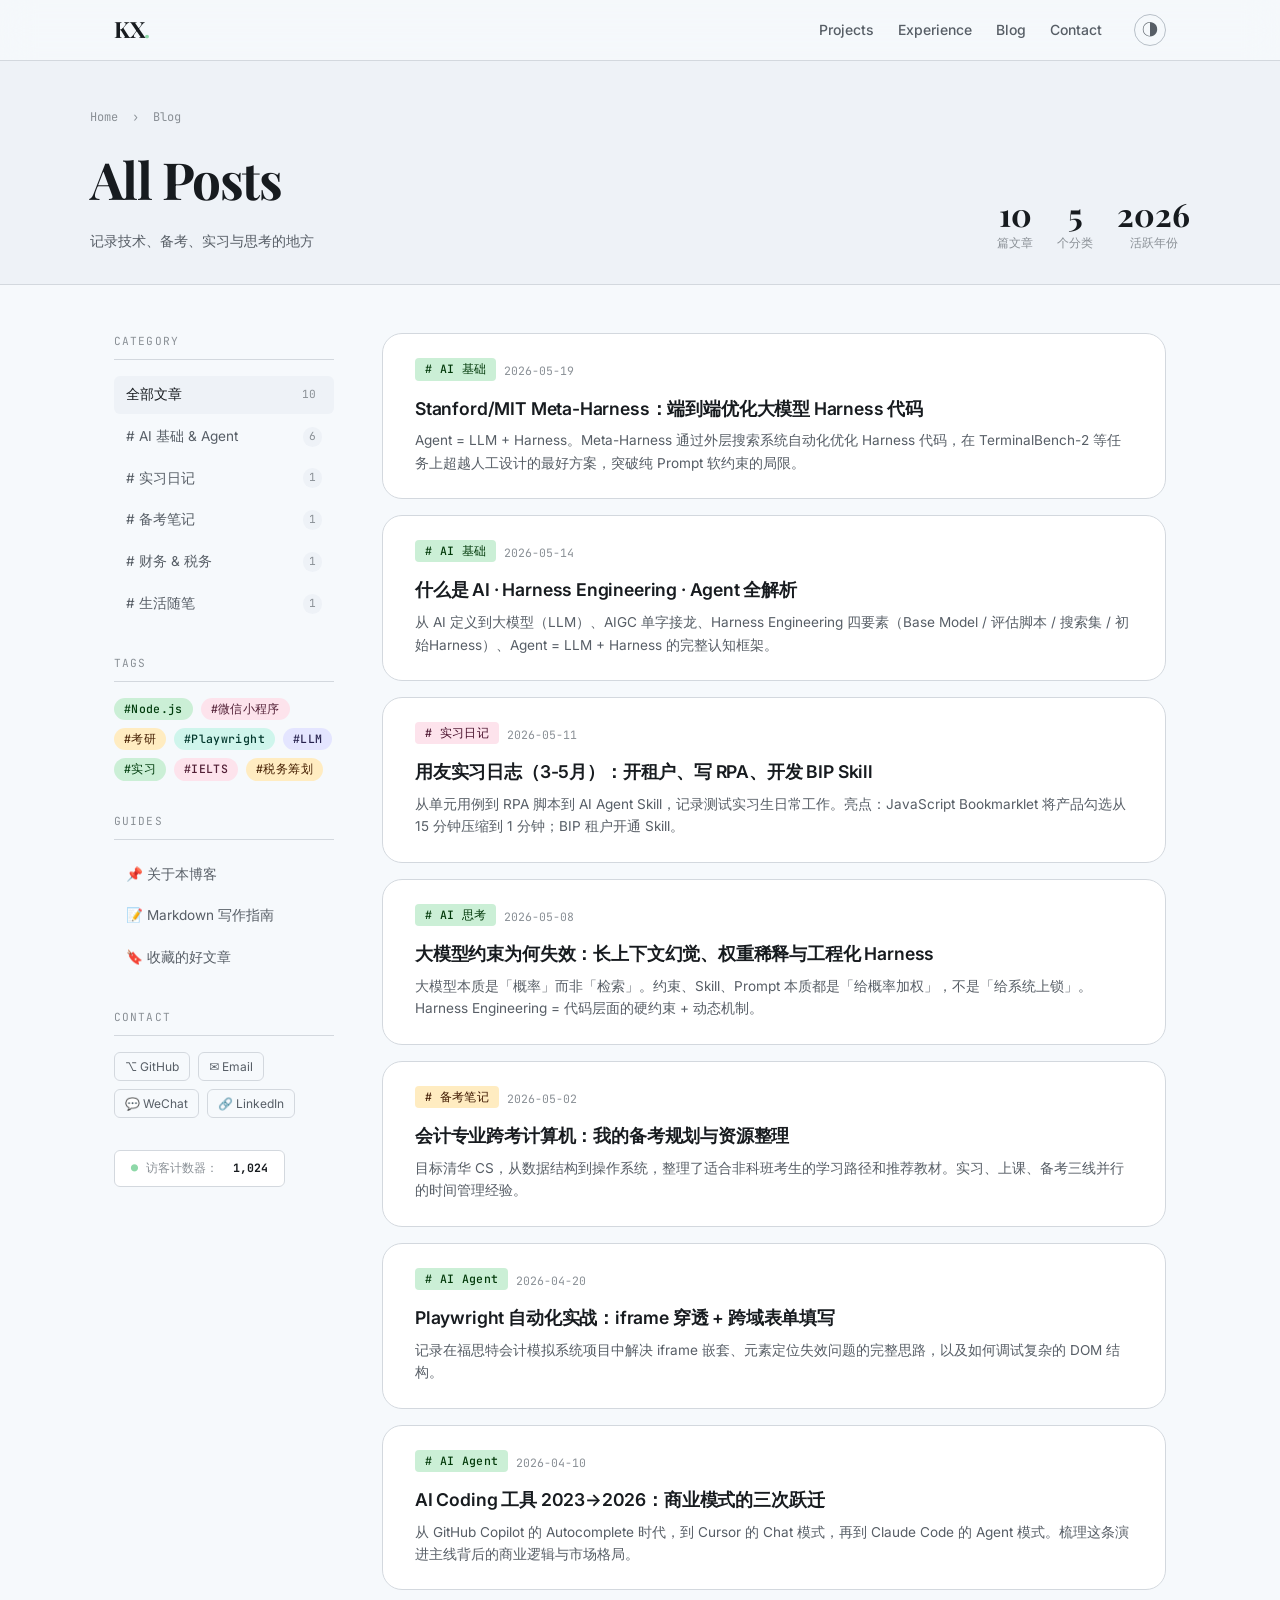
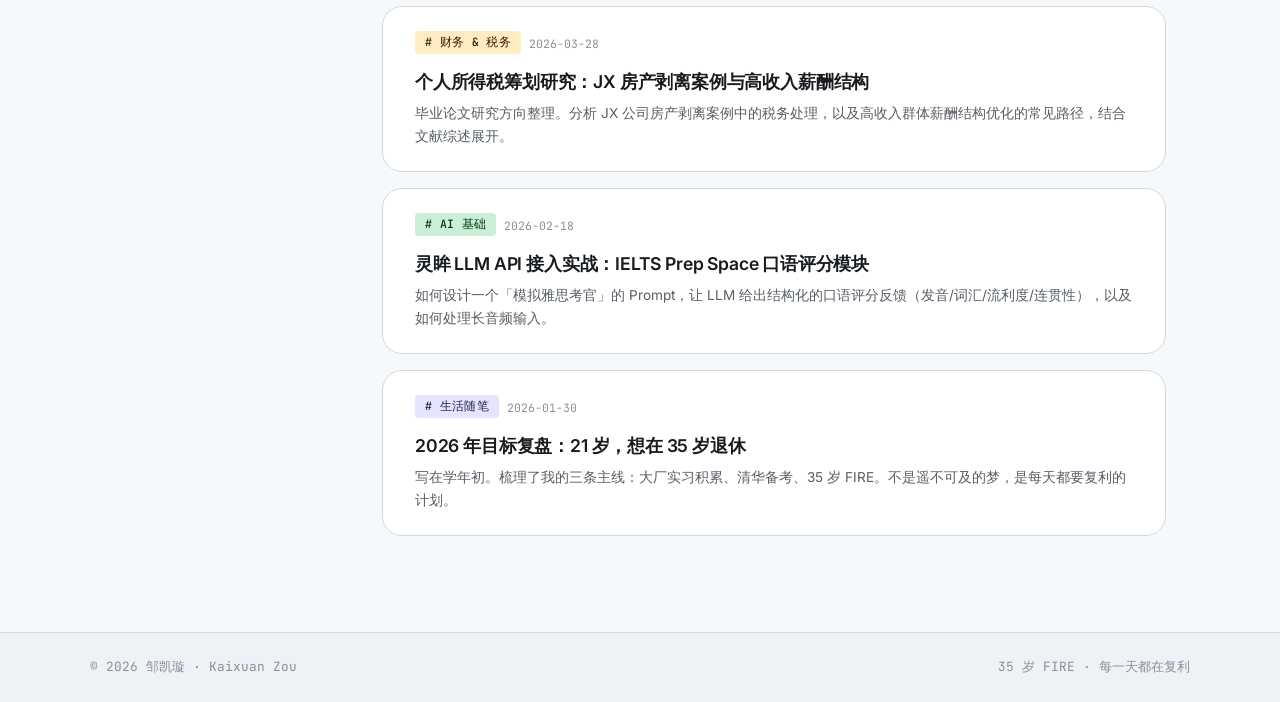
==== commit b8c2af10: "fix: add CN font CDN fallback + improve font stack" ====
--- a/blog/index.html
+++ b/blog/index.html
@@ -7,6 +7,7 @@
   <link rel="preconnect" href="https://fonts.googleapis.com" />
   <link rel="preconnect" href="https://fonts.gstatic.com" crossorigin />
   <link href="https://fonts.googleapis.com/css2?family=Playfair+Display:ital,wght@0,700;1,400&family=Inter:wght@300;400;500;600&family=JetBrains+Mono:wght@400;500&display=swap" rel="stylesheet" />
+  <link href="https://fonts.googleapis.cn/css2?family=Playfair+Display:ital,wght@0,700;1,400&family=Inter:wght@300;400;500;600&family=JetBrains+Mono:wght@400;500&display=swap" rel="stylesheet" />
   <link rel="stylesheet" href="../assets/style.css" />
   <style>
     .blog-hero-strip {
--- a/assets/style.css
+++ b/assets/style.css
@@ -25,9 +25,9 @@
   --text-muted:   oklch(65% 0.012 250);
 
   /* Typography */
-  --font-display: 'Playfair Display', Georgia, serif;
-  --font-body:    'Inter', system-ui, sans-serif;
-  --font-mono:    'JetBrains Mono', 'Fira Code', monospace;
+  --font-display: 'Playfair Display', 'Noto Serif SC', Georgia, 'STSong', 'SimSun', serif;
+  --font-body:    'Inter', 'Noto Sans SC', system-ui, -apple-system, 'Segoe UI', sans-serif;
+  --font-mono:    'JetBrains Mono', 'Fira Code', 'Cascadia Code', 'Consolas', monospace;
 
   /* Spacing scale */
   --space-1: 0.25rem;
